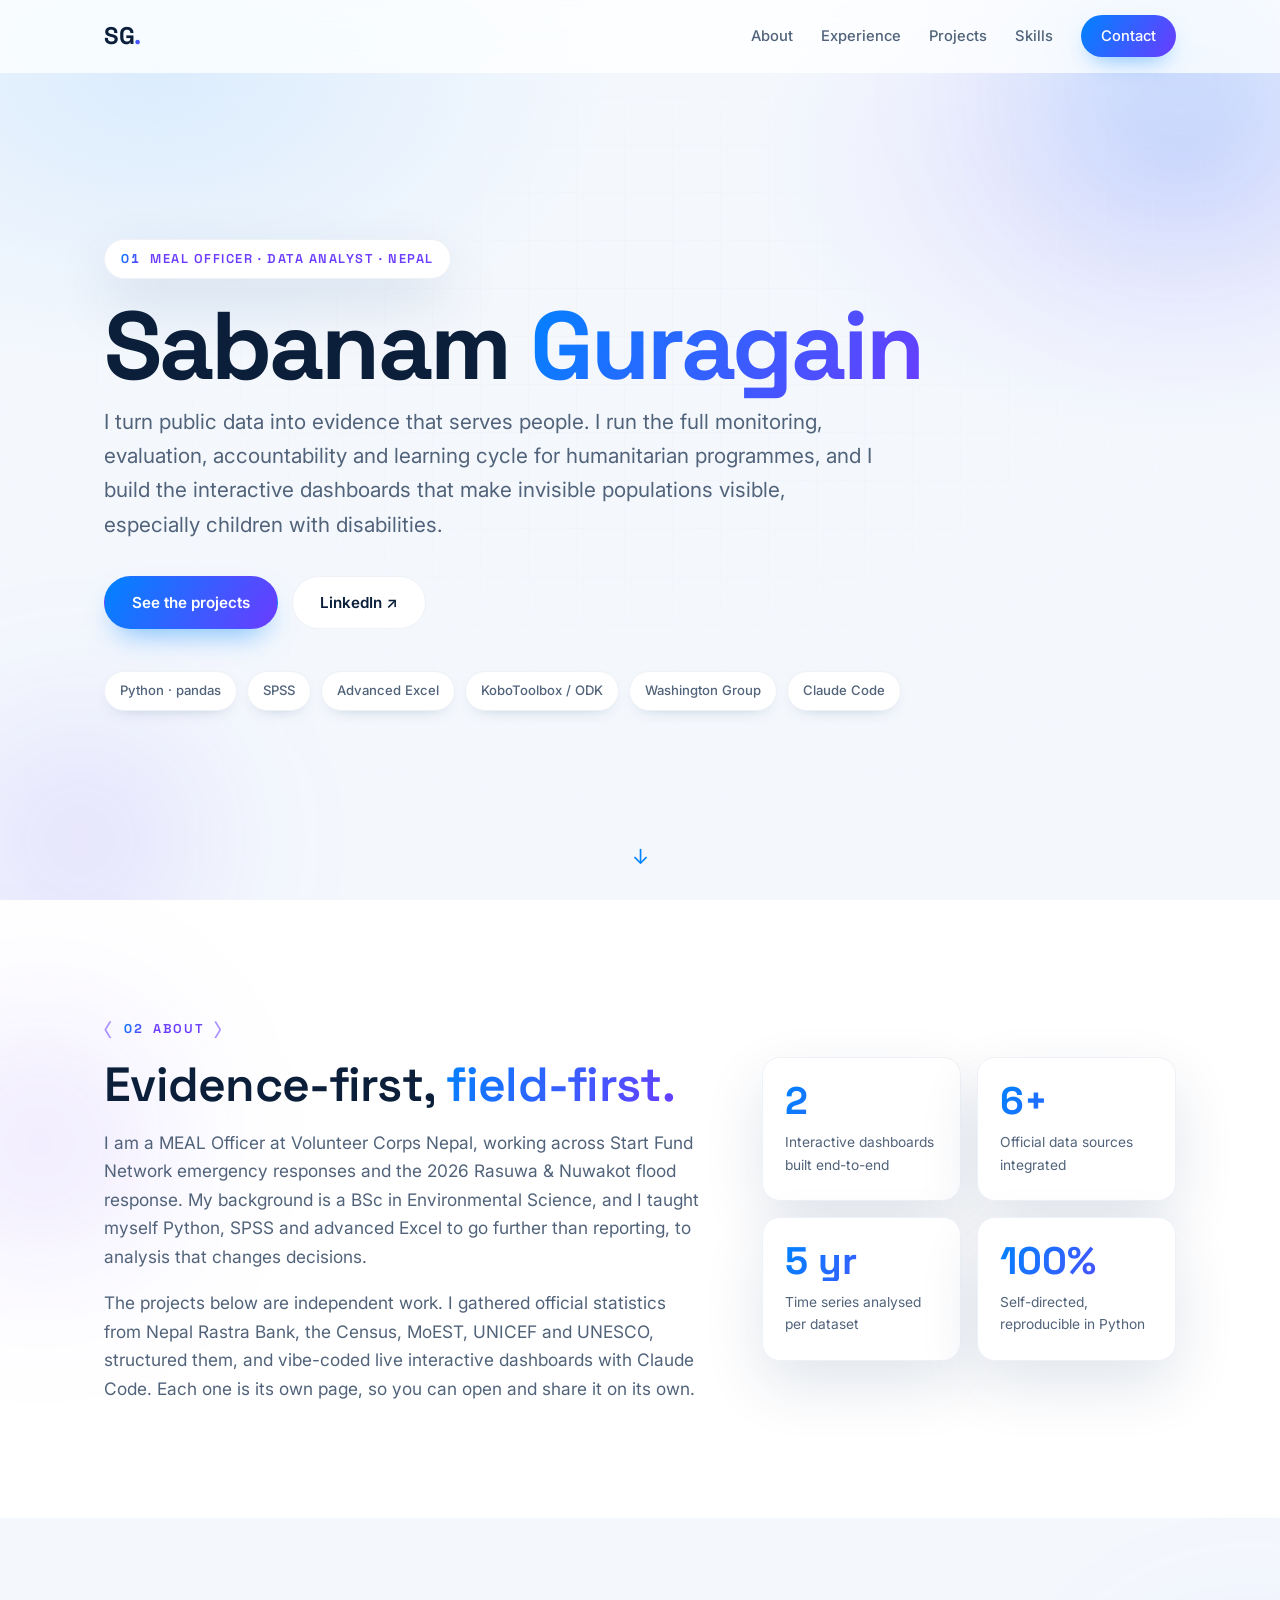
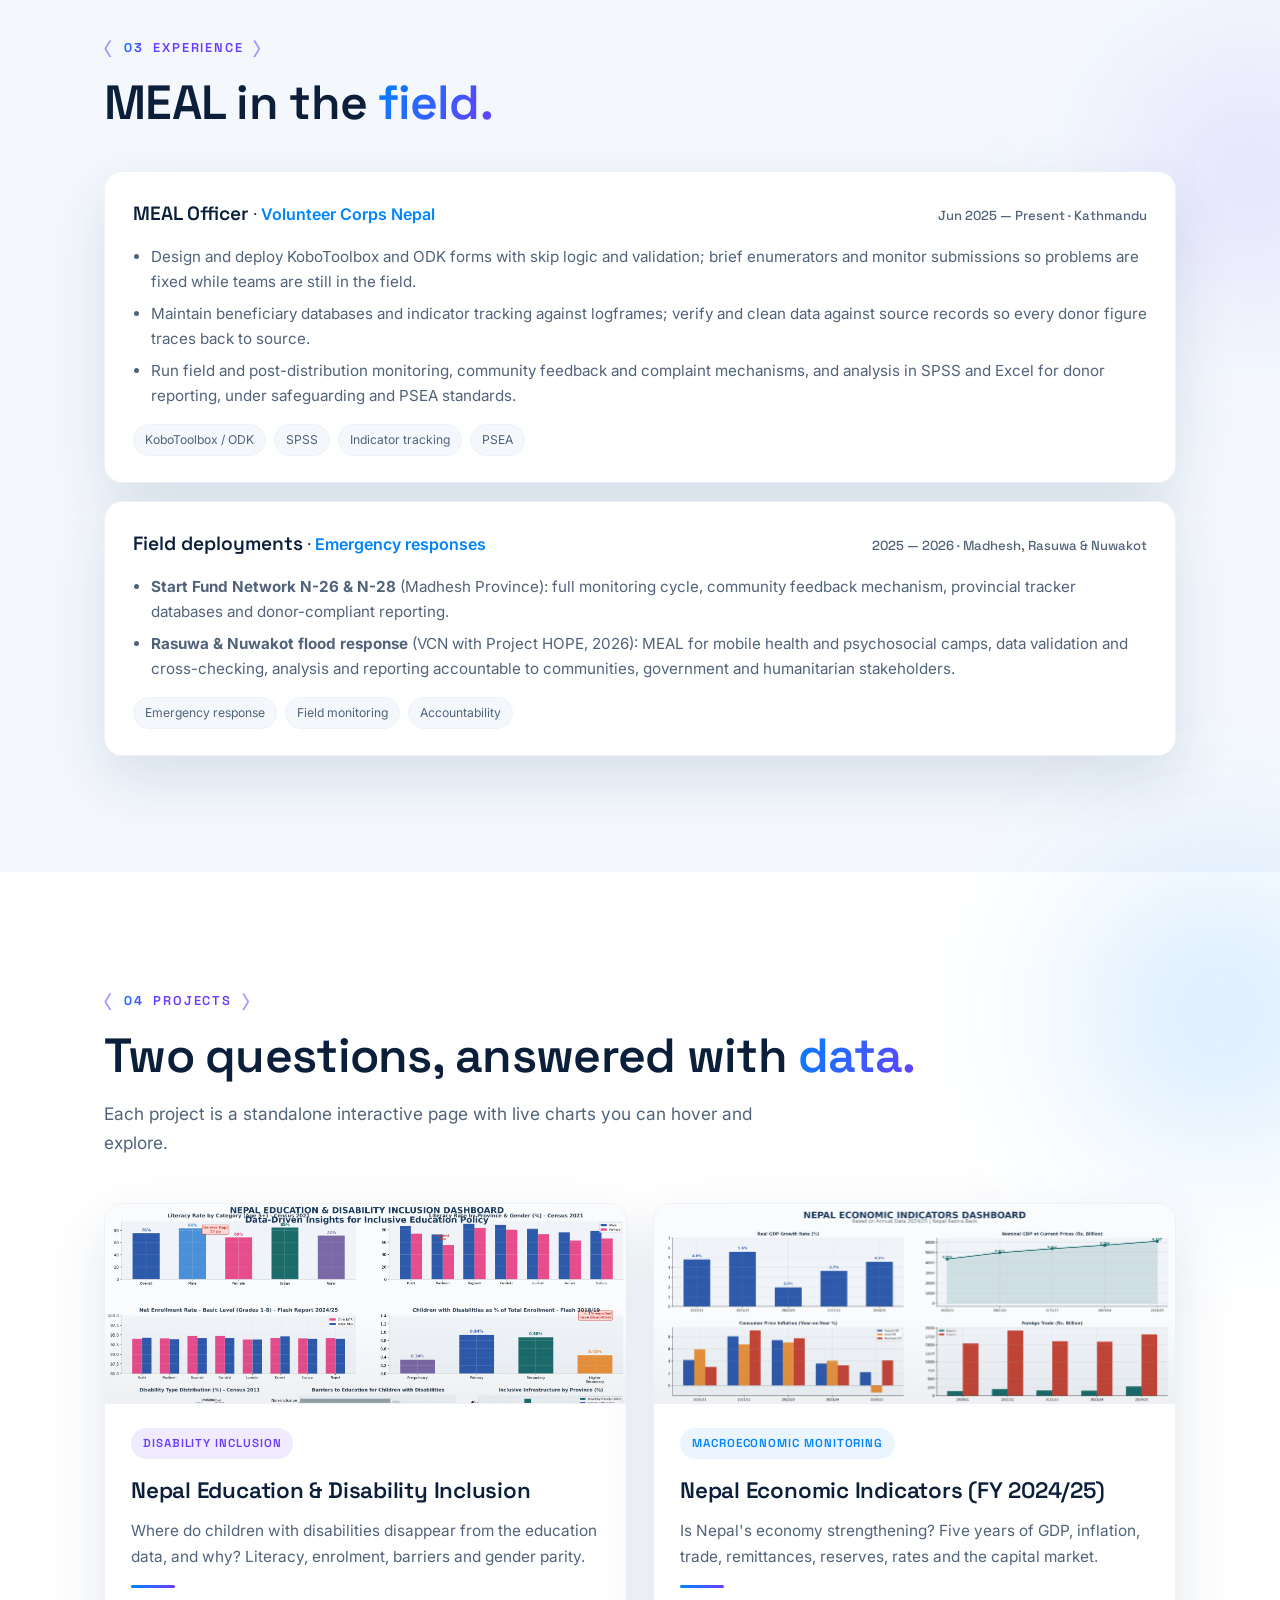
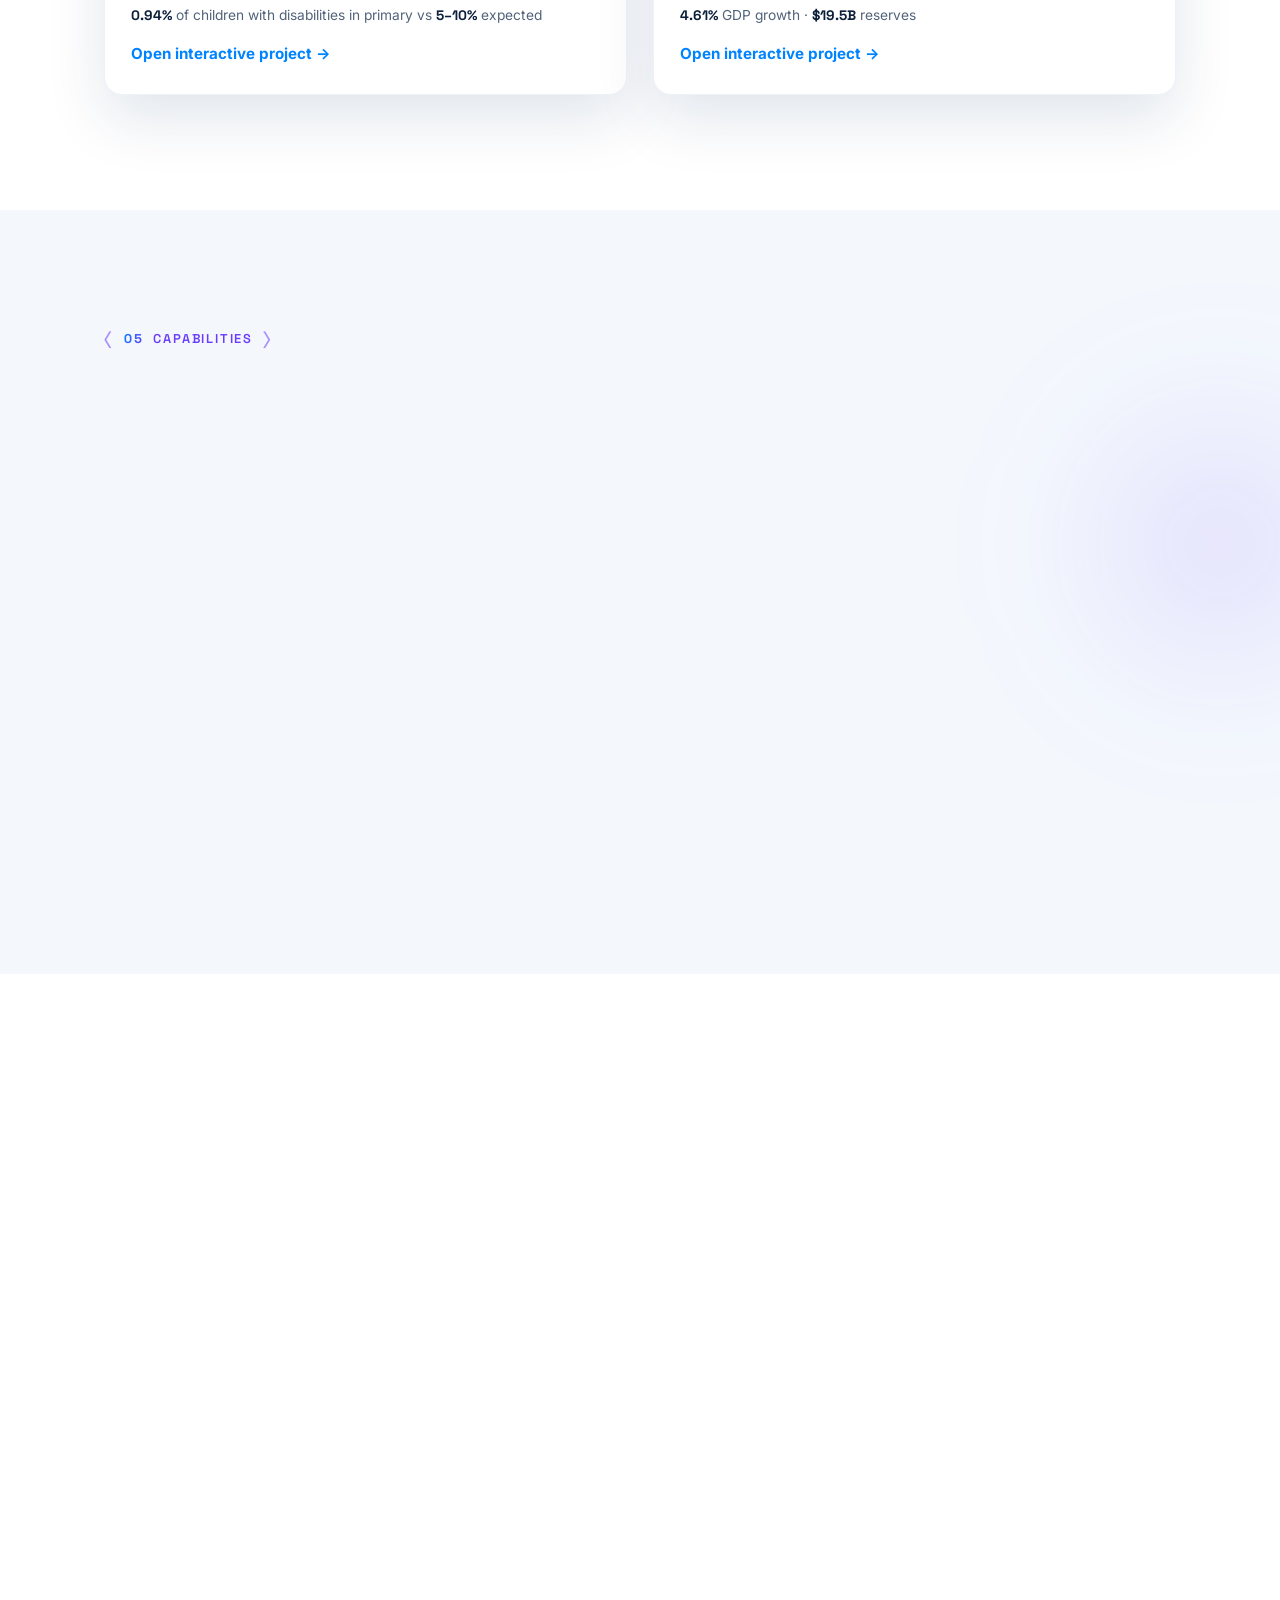
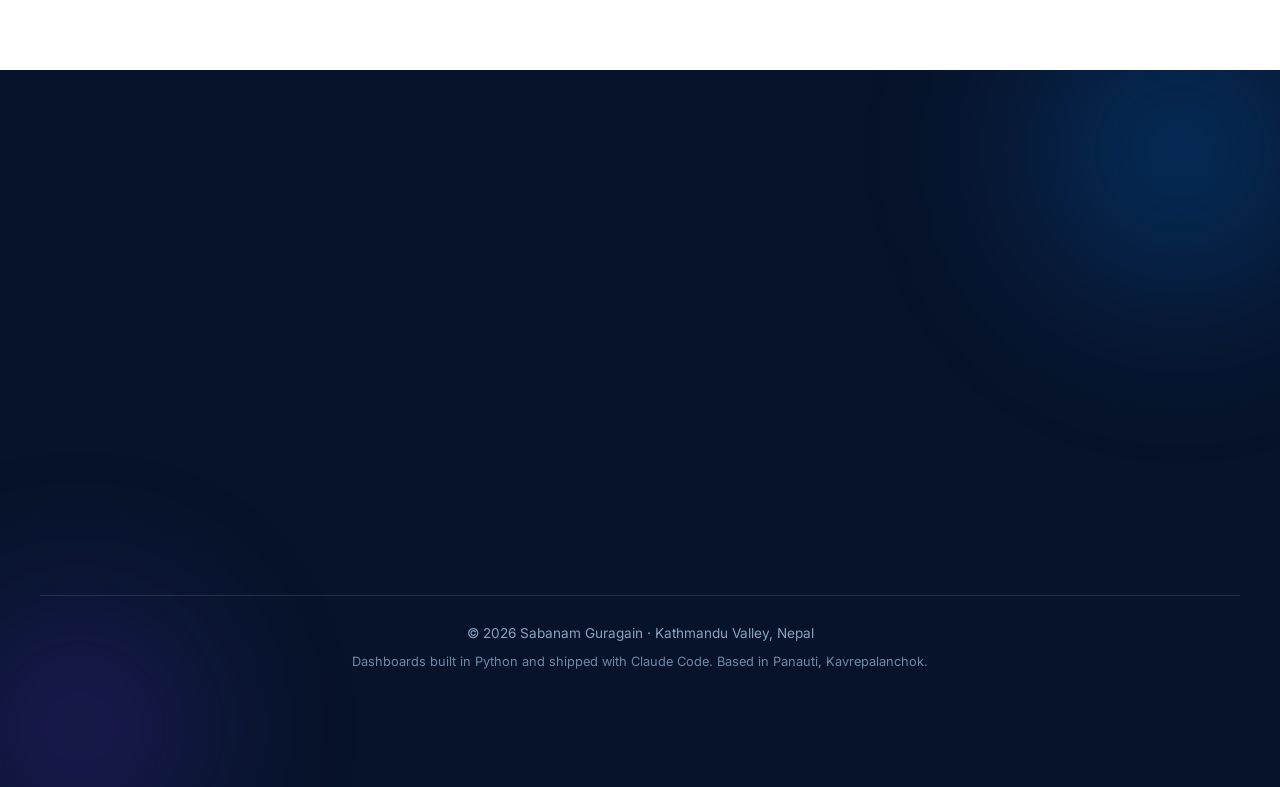
==== index.html @ 6360f79c "Initial portfolio site Personal MEAL & data-analytics portfolio with two interactive (Chart.js) dash" ====
<!DOCTYPE html>
<html lang="en">
<head>
<meta charset="UTF-8" />
<meta name="viewport" content="width=device-width, initial-scale=1.0" />
<title>Sabanam Guragain — MEAL &amp; Data Analytics Portfolio</title>
<meta name="description" content="MEAL Officer and data analyst from Nepal. Interactive data-analytics projects on disability inclusion, education equity, and macroeconomic monitoring using Python, SPSS and Claude Code." />
<meta name="author" content="Sabanam Guragain" />
<meta property="og:title" content="Sabanam Guragain — MEAL &amp; Data Analytics Portfolio" />
<meta property="og:description" content="Interactive data analytics for disability inclusion, education equity and economic monitoring in Nepal." />
<meta property="og:type" content="website" />
<meta property="og:image" content="assets/img/education-disability-dashboard.png" />
<link rel="icon" href="data:image/svg+xml,%3Csvg xmlns='http://www.w3.org/2000/svg' viewBox='0 0 100 100'%3E%3Cdefs%3E%3ClinearGradient id='g' x1='0' y1='0' x2='1' y2='1'%3E%3Cstop offset='0' stop-color='%230083FF'/%3E%3Cstop offset='1' stop-color='%236A3CFF'/%3E%3C/linearGradient%3E%3C/defs%3E%3Crect width='100' height='100' rx='24' fill='url(%23g)'/%3E%3Ctext x='50' y='70' font-family='Space Grotesk,Arial,sans-serif' font-size='52' font-weight='700' fill='white' text-anchor='middle'%3ESG%3C/text%3E%3C/svg%3E" />
<link rel="preconnect" href="https://fonts.googleapis.com" />
<link rel="preconnect" href="https://fonts.gstatic.com" crossorigin />
<link href="https://fonts.googleapis.com/css2?family=Inter:wght@400;500;600;700;800&family=Space+Grotesk:wght@500;600;700&display=swap" rel="stylesheet" />
<link rel="stylesheet" href="assets/css/styles.css" />
</head>
<body>

<header class="nav" id="nav">
  <div class="nav__inner">
    <a href="#top" class="nav__brand">SG<span>.</span></a>
    <nav class="nav__links">
      <a href="#about">About</a>
      <a href="#experience">Experience</a>
      <a href="#projects">Projects</a>
      <a href="#skills">Skills</a>
      <a href="#contact" class="nav__cta">Contact</a>
    </nav>
    <button class="nav__burger" id="burger" aria-label="Menu"><span></span><span></span><span></span></button>
  </div>
</header>

<!-- HERO -->
<section class="hero" id="top">
  <div class="hero__grid" aria-hidden="true"></div>
  <div class="blob blob--a anim-float" aria-hidden="true"></div>
  <div class="blob blob--b" aria-hidden="true"></div>
  <div class="hero__inner">
    <span class="hero__eyebrow reveal"><span class="station__i">01</span> MEAL Officer · Data Analyst · Nepal</span>
    <h1 class="hero__title reveal">Sabanam <span class="gradient-text">Guragain</span></h1>
    <p class="hero__lead reveal">
      I turn public data into evidence that serves people. I run the full monitoring,
      evaluation, accountability and learning cycle for humanitarian programmes, and I build
      the interactive dashboards that make invisible populations visible, especially children
      with disabilities.
    </p>
    <div class="hero__cta reveal">
      <a href="#projects" class="btn btn--primary">See the projects</a>
      <a href="https://www.linkedin.com/in/sabnam-guragain-029a713a4" target="_blank" rel="noopener" class="btn btn--ghost">LinkedIn &nearr;</a>
    </div>
    <ul class="hero__chips reveal">
      <li>Python · pandas</li>
      <li>SPSS</li>
      <li>Advanced Excel</li>
      <li>KoboToolbox / ODK</li>
      <li>Washington Group</li>
      <li>Claude Code</li>
    </ul>
  </div>
  <a href="#about" class="hero__scroll" aria-label="Scroll down">&darr;</a>
</section>

<!-- ABOUT -->
<section class="section about" id="about">
  <div class="blob blob--b" aria-hidden="true" style="top:10%;left:-140px"></div>
  <div class="wrap">
    <div class="about__grid">
      <div class="reveal">
        <p class="kicker"><span class="station__i">02</span> About</p>
        <h2 class="h2">Evidence-first, <span class="gradient-text">field-first.</span></h2>
        <p class="lede">
          I am a MEAL Officer at Volunteer Corps Nepal, working across Start Fund Network
          emergency responses and the 2026 Rasuwa &amp; Nuwakot flood response. My background
          is a BSc in Environmental Science, and I taught myself Python, SPSS and advanced
          Excel to go further than reporting, to analysis that changes decisions.
        </p>
        <p class="lede">
          The projects below are independent work. I gathered official statistics from Nepal
          Rastra Bank, the Census, MoEST, UNICEF and UNESCO, structured them, and vibe-coded
          live interactive dashboards with Claude Code. Each one is its own page, so you can
          open and share it on its own.
        </p>
      </div>
      <div class="about__stats reveal">
        <div class="stat"><span class="stat__num">2</span><span class="stat__label">Interactive dashboards built end-to-end</span></div>
        <div class="stat"><span class="stat__num">6+</span><span class="stat__label">Official data sources integrated</span></div>
        <div class="stat"><span class="stat__num">5 yr</span><span class="stat__label">Time series analysed per dataset</span></div>
        <div class="stat"><span class="stat__num">100%</span><span class="stat__label">Self-directed, reproducible in Python</span></div>
      </div>
    </div>
  </div>
</section>

<!-- EXPERIENCE -->
<section class="section project--alt" id="experience">
  <div class="blob blob--b" aria-hidden="true" style="top:8%;right:-150px;left:auto"></div>
  <div class="wrap">
    <p class="kicker reveal"><span class="station__i">03</span> Experience</p>
    <h2 class="h2 reveal">MEAL in the <span class="gradient-text">field.</span></h2>
    <div class="xp">
      <div class="xp__item reveal">
        <div class="xp__head">
          <div><span class="xp__role">MEAL Officer</span> · <span class="xp__org">Volunteer Corps Nepal</span></div>
          <span class="xp__date">Jun 2025 — Present · Kathmandu</span>
        </div>
        <ul class="xp__list">
          <li>Design and deploy KoboToolbox and ODK forms with skip logic and validation; brief enumerators and monitor submissions so problems are fixed while teams are still in the field.</li>
          <li>Maintain beneficiary databases and indicator tracking against logframes; verify and clean data against source records so every donor figure traces back to source.</li>
          <li>Run field and post-distribution monitoring, community feedback and complaint mechanisms, and analysis in SPSS and Excel for donor reporting, under safeguarding and PSEA standards.</li>
        </ul>
        <div class="xp__chips"><span>KoboToolbox / ODK</span><span>SPSS</span><span>Indicator tracking</span><span>PSEA</span></div>
      </div>
      <div class="xp__item reveal">
        <div class="xp__head">
          <div><span class="xp__role">Field deployments</span> · <span class="xp__org">Emergency responses</span></div>
          <span class="xp__date">2025 — 2026 · Madhesh, Rasuwa &amp; Nuwakot</span>
        </div>
        <ul class="xp__list">
          <li><strong>Start Fund Network N-26 &amp; N-28</strong> (Madhesh Province): full monitoring cycle, community feedback mechanism, provincial tracker databases and donor-compliant reporting.</li>
          <li><strong>Rasuwa &amp; Nuwakot flood response</strong> (VCN with Project HOPE, 2026): MEAL for mobile health and psychosocial camps, data validation and cross-checking, analysis and reporting accountable to communities, government and humanitarian stakeholders.</li>
        </ul>
        <div class="xp__chips"><span>Emergency response</span><span>Field monitoring</span><span>Accountability</span></div>
      </div>
    </div>
  </div>
</section>

<!-- PROJECTS -->
<section class="section projects" id="projects">
  <div class="blob blob--a anim-float" aria-hidden="true" style="top:-80px;right:-160px"></div>
  <div class="wrap">
    <p class="kicker reveal"><span class="station__i">04</span> Projects</p>
    <h2 class="h2 reveal">Two questions, answered with <span class="gradient-text">data.</span></h2>
    <p class="lede reveal">Each project is a standalone interactive page with live charts you can hover and explore.</p>

    <div class="pcards">
      <a class="pcard reveal" href="projects/education-disability.html">
        <div class="pcard__media"><img src="assets/img/education-disability-dashboard.png" alt="Preview of the education and disability inclusion dashboard" loading="lazy" /></div>
        <div class="pcard__body">
          <span class="pcard__tag pcard__tag--accent">Disability inclusion</span>
          <h3>Nepal Education &amp; Disability Inclusion</h3>
          <p>Where do children with disabilities disappear from the education data, and why? Literacy, enrolment, barriers and gender parity.</p>
          <div class="pcard__accent"></div>
          <div class="pcard__stats"><strong>0.94%</strong> of children with disabilities in primary vs <strong>5&ndash;10%</strong> expected</div>
          <span class="pcard__cta">Open interactive project &rarr;</span>
        </div>
      </a>

      <a class="pcard reveal" href="projects/economic.html">
        <div class="pcard__media"><img src="assets/img/economic-dashboard.png" alt="Preview of the Nepal economic indicators dashboard" loading="lazy" /></div>
        <div class="pcard__body">
          <span class="pcard__tag">Macroeconomic monitoring</span>
          <h3>Nepal Economic Indicators (FY 2024/25)</h3>
          <p>Is Nepal's economy strengthening? Five years of GDP, inflation, trade, remittances, reserves, rates and the capital market.</p>
          <div class="pcard__accent"></div>
          <div class="pcard__stats"><strong>4.61%</strong> GDP growth · <strong>$19.5B</strong> reserves</div>
          <span class="pcard__cta">Open interactive project &rarr;</span>
        </div>
      </a>
    </div>
  </div>
</section>

<!-- SKILLS -->
<section class="section skills project--alt" id="skills">
  <div class="blob blob--b" aria-hidden="true" style="bottom:auto;top:20%;right:-120px;left:auto"></div>
  <div class="wrap">
    <p class="kicker reveal"><span class="station__i">05</span> Capabilities</p>
    <h2 class="h2 reveal">How I work with <span class="gradient-text">data.</span></h2>
    <div class="skills__grid">
      <div class="skillcard reveal"><h3>Collect</h3><div class="accent"></div><p>KoboToolbox and ODK form design with skip logic and validation, enumerator briefing, and live submission monitoring so errors are caught in the field.</p></div>
      <div class="skillcard reveal"><h3>Verify</h3><div class="accent"></div><p>Cleaning and verification against source records, beneficiary databases and indicator tracking, so every figure traces back to its origin.</p></div>
      <div class="skillcard reveal"><h3>Analyse</h3><div class="accent"></div><p>SPSS (descriptive stats, cross-tabulation, chi-square, correlation), advanced Excel, and Python (pandas, numpy) for multi-source analysis.</p></div>
      <div class="skillcard reveal"><h3>Build &amp; ship</h3><div class="accent"></div><p>Interactive dashboards and web apps, vibe-coded and deployed with agentic AI tooling such as Claude Code, turning raw data into something anyone can explore.</p></div>
    </div>
    <p class="skills__ai reveal">I use agentic AI tooling, including <strong>Claude Code</strong>, day to day to write, debug and deploy data tools, which lets one person build and host what used to take a team. This whole portfolio is an example.</p>
  </div>
</section>

<!-- EDUCATION & TRAINING -->
<section class="section" id="education">
  <div class="wrap">
    <p class="kicker reveal"><span class="station__i">06</span> Education &amp; training</p>
    <h2 class="h2 reveal">Grounding in <span class="gradient-text">research.</span></h2>
    <div class="edu">
      <div class="edu__card reveal">
        <span class="edu__deg">BSc in Environmental Science</span>
        <p class="edu__meta">Khwopa College, Bhaktapur · 2020 — 2024 · First Division</p>
        <p>Research methodology and statistical data analysis, database management systems, environmental impact assessment, disaster risk reduction, climate change adaptation and community-based natural resource management, with field-based research training in survey design, sampling and reporting.</p>
      </div>
      <div class="edu__card reveal">
        <span class="edu__deg">Training &amp; certifications</span>
        <ul class="edu__list">
          <li>Safeguarding &amp; PSEA Awareness — Volunteer Corps Nepal (2025)</li>
          <li>KoboToolbox &amp; ODK digital data collection</li>
          <li>IBM SPSS Statistics — self-directed</li>
          <li>Advanced Excel for data analysis — self-directed</li>
          <li>Python (pandas, matplotlib) for data analysis &amp; visualisation — self-directed</li>
        </ul>
      </div>
    </div>
  </div>
</section>

<!-- CONTACT -->
<section class="section contact" id="contact">
  <div class="blob blob--a" aria-hidden="true"></div>
  <div class="blob blob--b" aria-hidden="true"></div>
  <div class="wrap contact__inner reveal">
    <p class="kicker kicker--light"><span class="station__i">07</span> Get in touch</p>
    <h2 class="h2">Let's make the data useful.</h2>
    <p class="contact__lead">Open to MEAL, M&amp;E and data roles in Nepal, or remote work from Nepal.</p>
    <div class="contact__links">
      <a href="mailto:sabnamguragain@gmail.com" class="btn btn--primary">sabnamguragain@gmail.com</a>
      <a href="tel:+9779869113935" class="btn btn--ghost">+977 9869113935</a>
      <a href="https://www.linkedin.com/in/sabnam-guragain-029a713a4" target="_blank" rel="noopener" class="btn btn--ghost">LinkedIn &nearr;</a>
    </div>
  </div>
  <footer class="footer">
    <p>© <span id="year"></span> Sabanam Guragain · Kathmandu Valley, Nepal</p>
    <p class="footer__note">Dashboards built in Python and shipped with Claude Code. Based in Panauti, Kavrepalanchok.</p>
  </footer>
</section>

<script src="assets/js/main.js"></script>
</body>
</html>
---- assets/css/styles.css ----
/* ===== DalloTech "Orbital OS"–inspired design system ===== */
:root{
  --blue:#0083FF;
  --purple:#6A3CFF;
  --ink:#0B1F3A;
  --ink-2:#51637a;
  --line:#EEF2F7;
  --paper:#ffffff;
  --paper-2:#F4F8FD;
  --dark:#07132a;
  --grad:linear-gradient(120deg,#0083FF 0%,#6A3CFF 100%);
  --shadow:0 24px 60px rgba(4,49,97,.12);
  --shadow-lg:0 34px 80px rgba(4,49,97,.18);
  --radius:18px;
  --maxw:1200px;
}
*{box-sizing:border-box;margin:0;padding:0}
html{scroll-behavior:smooth}
body{
  font-family:'Inter',system-ui,sans-serif;
  color:var(--ink);background:var(--paper);line-height:1.65;
  -webkit-font-smoothing:antialiased;overflow-x:hidden;
}
img{max-width:100%;display:block}
a{color:inherit;text-decoration:none}
.wrap{max-width:var(--maxw);margin:0 auto;padding:0 clamp(20px,5vw,64px)}
.section{position:relative;padding:clamp(60px,9vw,120px) 0}

/* ===== Station eyebrow (DalloTech signature) ===== */
.station,.kicker{display:inline-flex;align-items:center;gap:10px;font-family:'Space Grotesk',sans-serif;font-size:.8rem;font-weight:600;letter-spacing:.14em;text-transform:uppercase;color:var(--purple)}
.kicker{margin-bottom:16px}
.station::before,.kicker::before{content:"⟨";opacity:.55;font-size:1.05rem}
.station::after,.kicker::after{content:"⟩";opacity:.55;font-size:1.05rem}
.station__i{font-variant-numeric:tabular-nums;background:var(--grad);-webkit-background-clip:text;background-clip:text;-webkit-text-fill-color:transparent;font-weight:700}
.kicker--light{color:#b9c9ff}

/* ===== Headings ===== */
.h2{font-family:'Space Grotesk',sans-serif;font-weight:600;line-height:1.08;font-size:clamp(1.9rem,4vw,3rem);letter-spacing:-.015em;color:var(--ink)}
.lede{font-size:1.08rem;color:var(--ink-2);max-width:64ch;margin-top:18px}
.gradient-text{background:var(--grad);-webkit-background-clip:text;background-clip:text;-webkit-text-fill-color:transparent}

/* ===== Blobs ===== */
.blob{position:absolute;border-radius:50%;filter:blur(70px);pointer-events:none;z-index:0}
.blob--a{width:440px;height:440px;background:radial-gradient(circle,rgba(0,131,255,.20),transparent 70%);top:-140px;right:-120px}
.blob--b{width:360px;height:360px;background:radial-gradient(circle,rgba(106,60,255,.16),transparent 70%);bottom:-120px;left:-100px}
.anim-float{animation:float 12s ease-in-out infinite}
@keyframes float{0%,100%{transform:translate(0,0)}50%{transform:translate(18px,-22px)}}

/* ===== Nav ===== */
.nav{position:fixed;top:0;left:0;right:0;z-index:50;background:rgba(255,255,255,.78);backdrop-filter:saturate(180%) blur(16px);border-bottom:1px solid transparent;transition:.3s}
.nav.scrolled{border-bottom-color:var(--line);box-shadow:0 8px 30px -22px rgba(4,49,97,.4)}
.nav__inner{max-width:var(--maxw);margin:0 auto;padding:15px clamp(20px,5vw,64px);display:flex;align-items:center;justify-content:space-between}
.nav__brand{font-family:'Space Grotesk',sans-serif;font-weight:700;font-size:1.5rem;color:var(--ink);letter-spacing:-.02em}
.nav__brand span{background:var(--grad);-webkit-background-clip:text;background-clip:text;-webkit-text-fill-color:transparent}
.nav__links{display:flex;gap:28px;align-items:center}
.nav__links a{font-size:.92rem;font-weight:500;color:var(--ink-2);transition:.2s}
.nav__links a:hover{color:var(--blue)}
.nav__cta{background:var(--grad);color:#fff!important;padding:9px 20px;border-radius:999px;box-shadow:0 10px 24px -10px rgba(0,131,255,.6)}
.nav__cta:hover{filter:brightness(1.06)}
.nav__burger{display:none;flex-direction:column;gap:5px;background:none;border:0;cursor:pointer;padding:6px}
.nav__burger span{width:24px;height:2px;background:var(--ink);border-radius:2px}

/* ===== Hero ===== */
.hero{position:relative;min-height:100svh;display:flex;flex-direction:column;justify-content:center;overflow:hidden;padding:120px 0 70px;background:
  radial-gradient(60% 55% at 12% 8%,rgba(0,131,255,.10),transparent 60%),
  radial-gradient(55% 50% at 92% 18%,rgba(106,60,255,.12),transparent 60%),var(--paper-2)}
.hero__grid{position:absolute;inset:0;z-index:0;background-image:linear-gradient(var(--line) 1px,transparent 1px),linear-gradient(90deg,var(--line) 1px,transparent 1px);background-size:48px 48px;opacity:.6;mask-image:radial-gradient(70% 60% at 50% 40%,#000,transparent 85%)}
.hero__inner{position:relative;z-index:2;max-width:var(--maxw);margin:0 auto;padding:0 clamp(20px,5vw,64px);width:100%}
.hero__eyebrow{display:inline-flex;align-items:center;gap:10px;font-family:'Space Grotesk',sans-serif;font-weight:600;letter-spacing:.12em;text-transform:uppercase;font-size:.8rem;color:var(--purple);background:#fff;border:1px solid var(--line);padding:8px 16px;border-radius:999px;box-shadow:var(--shadow)}
.hero__title{font-family:'Space Grotesk',sans-serif;font-weight:700;font-size:clamp(2.8rem,8vw,6rem);line-height:.98;letter-spacing:-.03em;margin:20px 0 10px;color:var(--ink)}
.hero__lead{font-size:clamp(1.05rem,2vw,1.3rem);color:var(--ink-2);max-width:60ch;margin-top:12px}
.hero__cta{display:flex;gap:14px;flex-wrap:wrap;margin-top:34px}
.hero__chips{list-style:none;display:flex;flex-wrap:wrap;gap:10px;margin-top:42px}
.hero__chips li{font-size:.82rem;font-weight:500;color:var(--ink-2);background:#fff;border:1px solid var(--line);padding:8px 15px;border-radius:999px;box-shadow:0 6px 18px -12px rgba(4,49,97,.4)}
.hero__scroll{position:absolute;bottom:26px;left:50%;transform:translateX(-50%);z-index:2;font-size:1.3rem;color:var(--blue);animation:bob 2s ease-in-out infinite}
@keyframes bob{0%,100%{transform:translate(-50%,0)}50%{transform:translate(-50%,8px)}}

/* ===== Buttons ===== */
.btn{display:inline-flex;align-items:center;gap:8px;font-weight:600;font-size:.95rem;padding:13px 27px;border-radius:999px;transition:.22s;border:1.5px solid transparent;cursor:pointer}
.btn--primary{background:var(--grad);color:#fff;box-shadow:0 14px 30px -12px rgba(0,131,255,.6)}
.btn--primary:hover{transform:translateY(-2px);filter:brightness(1.05)}
.btn--ghost{background:#fff;border-color:var(--line);color:var(--ink)}
.btn--ghost:hover{border-color:var(--blue);color:var(--blue);transform:translateY(-2px)}

/* ===== About ===== */
.about{position:relative}
.about__grid{display:grid;grid-template-columns:1.3fr .9fr;gap:60px;align-items:center;position:relative;z-index:1}
.about__stats{display:grid;grid-template-columns:1fr 1fr;gap:16px}
.stat{background:#fff;border:1px solid var(--line);border-radius:var(--radius);padding:24px 22px;box-shadow:var(--shadow)}
.stat__num{display:block;font-family:'Space Grotesk',sans-serif;font-size:2.4rem;font-weight:700;line-height:1;background:var(--grad);-webkit-background-clip:text;background-clip:text;-webkit-text-fill-color:transparent}
.stat__label{display:block;font-size:.86rem;color:var(--ink-2);margin-top:10px}

/* ===== Project cards (landing) ===== */
.projects{position:relative}
.pcards{display:grid;grid-template-columns:1fr 1fr;gap:26px;margin-top:46px;position:relative;z-index:1}
.pcard{display:flex;flex-direction:column;background:#fff;border:1px solid var(--line);border-radius:var(--radius);overflow:hidden;box-shadow:var(--shadow);transition:.3s;color:inherit}
.pcard:hover{transform:translateY(-6px);box-shadow:var(--shadow-lg)}
.pcard__media{height:200px;overflow:hidden;background:var(--paper-2);border-bottom:1px solid var(--line);position:relative}
.pcard__media::after{content:"";position:absolute;inset:0;background:linear-gradient(180deg,transparent 55%,rgba(11,31,58,.05))}
.pcard__media img{width:100%;height:100%;object-fit:cover;object-position:top;transition:.5s}
.pcard:hover .pcard__media img{transform:scale(1.05)}
.pcard__body{padding:24px 26px 28px;display:flex;flex-direction:column;flex:1}
.pcard__tag{align-self:flex-start;font-family:'Space Grotesk',sans-serif;font-size:.72rem;font-weight:600;letter-spacing:.08em;text-transform:uppercase;color:var(--blue);background:rgba(0,131,255,.08);padding:6px 12px;border-radius:999px}
.pcard__tag--accent{color:var(--purple);background:rgba(106,60,255,.1)}
.pcard__body h3{font-family:'Space Grotesk',sans-serif;font-weight:600;font-size:1.4rem;color:var(--ink);margin:14px 0 8px;letter-spacing:-.01em}
.pcard__body p{font-size:.96rem;color:var(--ink-2);flex:1}
.pcard__accent{height:3px;width:44px;border-radius:3px;background:var(--grad);margin:16px 0}
.pcard__stats{font-size:.86rem;color:var(--ink-2);margin-bottom:14px}
.pcard__stats strong{color:var(--ink);font-family:'Space Grotesk',sans-serif}
.pcard__cta{font-weight:700;color:var(--blue);font-size:.95rem}

/* ===== Project page hero ===== */
.phero{position:relative;padding:120px 0 46px;overflow:hidden;background:
  radial-gradient(60% 60% at 10% 0%,rgba(0,131,255,.10),transparent 60%),
  radial-gradient(50% 50% at 96% 8%,rgba(106,60,255,.12),transparent 60%),var(--paper-2);
  border-bottom:1px solid var(--line)}
.phero--accent{background:
  radial-gradient(60% 60% at 10% 0%,rgba(106,60,255,.12),transparent 60%),
  radial-gradient(50% 50% at 96% 8%,rgba(0,131,255,.10),transparent 60%),var(--paper-2)}
.phero .wrap{position:relative;z-index:1}
.backlink{display:inline-block;font-family:'Space Grotesk',sans-serif;font-weight:600;font-size:.88rem;color:var(--ink-2);margin-bottom:18px;transition:.2s}
.backlink:hover{color:var(--blue)}
.phero__title{font-family:'Space Grotesk',sans-serif;font-weight:700;font-size:clamp(2rem,5vw,3.4rem);line-height:1.04;letter-spacing:-.02em;color:var(--ink);margin:8px 0 16px}
.phero__lede{font-size:1.1rem;color:var(--ink-2);max-width:72ch}

/* ===== Findings ===== */
.findings{display:grid;grid-template-columns:repeat(4,1fr);gap:18px;margin:46px 0}
.findings--hero{margin:38px 0 6px}
.finding{position:relative;background:#fff;border:1px solid var(--line);border-radius:var(--radius);padding:26px 22px;box-shadow:var(--shadow);overflow:hidden}
.finding::before{content:"";position:absolute;top:0;left:0;right:0;height:4px;background:var(--grad)}
.finding--alert::before{background:linear-gradient(120deg,#FF5C7A,#6A3CFF)}
.finding--good::before{background:linear-gradient(120deg,#12B5A5,#0083FF)}
.finding__num{display:block;font-family:'Space Grotesk',sans-serif;font-size:2.4rem;font-weight:700;line-height:1;color:var(--ink)}
.finding--alert .finding__num{color:#E23E5C}
.finding--good .finding__num{color:#0E9E90}
.finding__label{display:block;font-weight:600;font-size:.95rem;margin:12px 0 8px}
.finding__note{display:block;font-size:.82rem;color:var(--ink-2)}

/* ===== Interactive chart board ===== */
.section--tight{padding:46px 0 10px}
.board{display:grid;grid-template-columns:repeat(2,1fr);gap:18px;margin:10px 0 20px}
.panel{background:#fff;border:1px solid var(--line);border-radius:var(--radius);padding:22px 22px 18px;box-shadow:var(--shadow);transition:.25s}
.panel:hover{box-shadow:var(--shadow-lg);transform:translateY(-3px)}
.panel--wide{grid-column:span 2}
.panel h4{font-family:'Space Grotesk',sans-serif;font-size:1.02rem;font-weight:600;color:var(--ink)}
.panel__sub{font-size:.8rem;color:var(--ink-2);margin:3px 0 14px}
.panel__chart{position:relative;height:240px}
.panel__chart--tall{height:300px}
.board__note{font-size:.88rem;color:var(--ink-2)}
.board__note--top{margin:0 0 20px}

/* ===== Meta row ===== */
.meta{display:grid;grid-template-columns:repeat(3,1fr);gap:40px}
.meta h3{font-family:'Space Grotesk',sans-serif;font-size:.78rem;text-transform:uppercase;letter-spacing:.1em;color:var(--purple);margin-bottom:12px}
.meta p{font-size:.95rem;color:var(--ink-2)}
.meta__foot{margin-top:14px;font-size:.85rem;color:var(--ink-2)}
.tags{list-style:none;display:flex;flex-wrap:wrap;gap:8px}
.tags li{font-size:.8rem;background:#fff;border:1px solid var(--line);padding:6px 12px;border-radius:9px;color:var(--ink)}
.project--alt{background:var(--paper-2)}
.dl{display:inline-block;margin-top:16px;font-size:.88rem;font-weight:600;color:var(--blue);border-bottom:2px solid transparent;transition:.2s}
.dl:hover{border-bottom-color:var(--blue)}

/* ===== Skills ===== */
.skills{position:relative}
.skills__grid{display:grid;grid-template-columns:repeat(4,1fr);gap:18px;margin-top:42px;position:relative;z-index:1}
.skillcard{background:#fff;border:1px solid var(--line);border-radius:var(--radius);padding:28px 24px;transition:.25s;box-shadow:var(--shadow)}
.skillcard:hover{transform:translateY(-5px);box-shadow:var(--shadow-lg)}
.skillcard h3{font-family:'Space Grotesk',sans-serif;font-weight:600;font-size:1.25rem;color:var(--ink);margin-bottom:6px}
.skillcard .accent{height:3px;width:34px;border-radius:3px;background:var(--grad);margin:0 0 12px}
.skillcard p{font-size:.92rem;color:var(--ink-2)}
.skills__ai{margin-top:34px;font-size:1.02rem;color:var(--ink-2);max-width:72ch;padding-left:20px;border-left:3px solid var(--blue);position:relative;z-index:1}

/* ===== Experience ===== */
.xp{display:grid;gap:18px;margin-top:42px;position:relative;z-index:1}
.xp__item{background:#fff;border:1px solid var(--line);border-radius:var(--radius);padding:26px 28px;box-shadow:var(--shadow);transition:.25s}
.xp__item:hover{box-shadow:var(--shadow-lg);transform:translateY(-3px)}
.xp__head{display:flex;justify-content:space-between;gap:14px;flex-wrap:wrap;align-items:baseline}
.xp__role{font-family:'Space Grotesk',sans-serif;font-weight:600;font-size:1.2rem;color:var(--ink)}
.xp__org{color:var(--blue);font-weight:600}
.xp__date{font-family:'Space Grotesk',sans-serif;font-size:.82rem;font-weight:500;color:var(--ink-2);white-space:nowrap}
.xp__list{margin:14px 0 0;padding-left:18px;color:var(--ink-2);font-size:.95rem}
.xp__list li{margin:7px 0}
.xp__chips{display:flex;flex-wrap:wrap;gap:8px;margin-top:16px}
.xp__chips span{font-size:.76rem;background:var(--paper-2);border:1px solid var(--line);padding:5px 11px;border-radius:999px;color:var(--ink-2)}

/* ===== Education & training ===== */
.edu{display:grid;grid-template-columns:1fr 1fr;gap:22px;margin-top:42px;position:relative;z-index:1}
.edu__card{background:#fff;border:1px solid var(--line);border-radius:var(--radius);padding:26px 28px;box-shadow:var(--shadow)}
.edu__deg{font-family:'Space Grotesk',sans-serif;font-weight:600;font-size:1.15rem;color:var(--ink);display:block}
.edu__meta{color:var(--blue);font-weight:600;font-size:.9rem;margin:5px 0 12px}
.edu__card p{font-size:.93rem;color:var(--ink-2)}
.edu__list{list-style:none;margin-top:4px}
.edu__list li{font-size:.92rem;color:var(--ink-2);padding:9px 0;border-top:1px solid var(--line)}
.edu__list li:first-child{border-top:0}
@media(max-width:760px){.edu{grid-template-columns:1fr}}

/* ===== Contact ===== */
.contact{background:var(--dark);color:#eaf1fb;text-align:center;position:relative;overflow:hidden}
.contact .blob--a{background:radial-gradient(circle,rgba(0,131,255,.3),transparent 70%)}
.contact .blob--b{background:radial-gradient(circle,rgba(106,60,255,.28),transparent 70%)}
.contact .h2{color:#fff}
.contact__inner{max-width:720px;position:relative;z-index:1}
.contact__lead{color:#9fb6d4;margin:16px 0 30px}
.contact__links{display:flex;gap:14px;justify-content:center;flex-wrap:wrap}
.contact .btn--ghost{background:transparent;border-color:rgba(255,255,255,.22);color:#eaf1fb}
.contact .btn--ghost:hover{border-color:#fff;color:#fff}
.footer{max-width:var(--maxw);margin:70px auto 0;padding:26px clamp(20px,5vw,64px) 0;border-top:1px solid rgba(255,255,255,.12);text-align:center;color:#8aa3c2;font-size:.85rem;position:relative;z-index:1}
.footer__note{margin-top:6px;color:#6f89aa;font-size:.8rem}

/* ===== Reveal ===== */
.reveal{opacity:0;transform:translateY(26px);transition:opacity .7s cubic-bezier(.2,.7,.2,1),transform .7s cubic-bezier(.2,.7,.2,1)}
.reveal.in{opacity:1;transform:none}

/* ===== Responsive ===== */
@media (max-width:900px){
  .about__grid{grid-template-columns:1fr;gap:40px}
  .findings{grid-template-columns:1fr 1fr}
  .meta{grid-template-columns:1fr;gap:26px}
  .skills__grid{grid-template-columns:1fr 1fr}
  .pcards{grid-template-columns:1fr}
}
@media (max-width:760px){
  .board{grid-template-columns:1fr}
  .panel--wide{grid-column:span 1}
}
@media (max-width:640px){
  .nav__links{position:fixed;inset:62px 0 auto 0;background:#fff;flex-direction:column;gap:0;padding:10px 0;border-bottom:1px solid var(--line);transform:translateY(-130%);transition:.35s;box-shadow:var(--shadow)}
  .nav__links.open{transform:none}
  .nav__links a{padding:14px 24px;width:100%}
  .nav__cta{border-radius:0;text-align:center;box-shadow:none}
  .nav__burger{display:flex}
  .findings{grid-template-columns:1fr}
  .skills__grid{grid-template-columns:1fr}
  .about__stats{grid-template-columns:1fr 1fr}
}
@media (prefers-reduced-motion:reduce){
  .reveal{opacity:1;transform:none;transition:none}
  .hero__scroll,.anim-float{animation:none}
  html{scroll-behavior:auto}
}
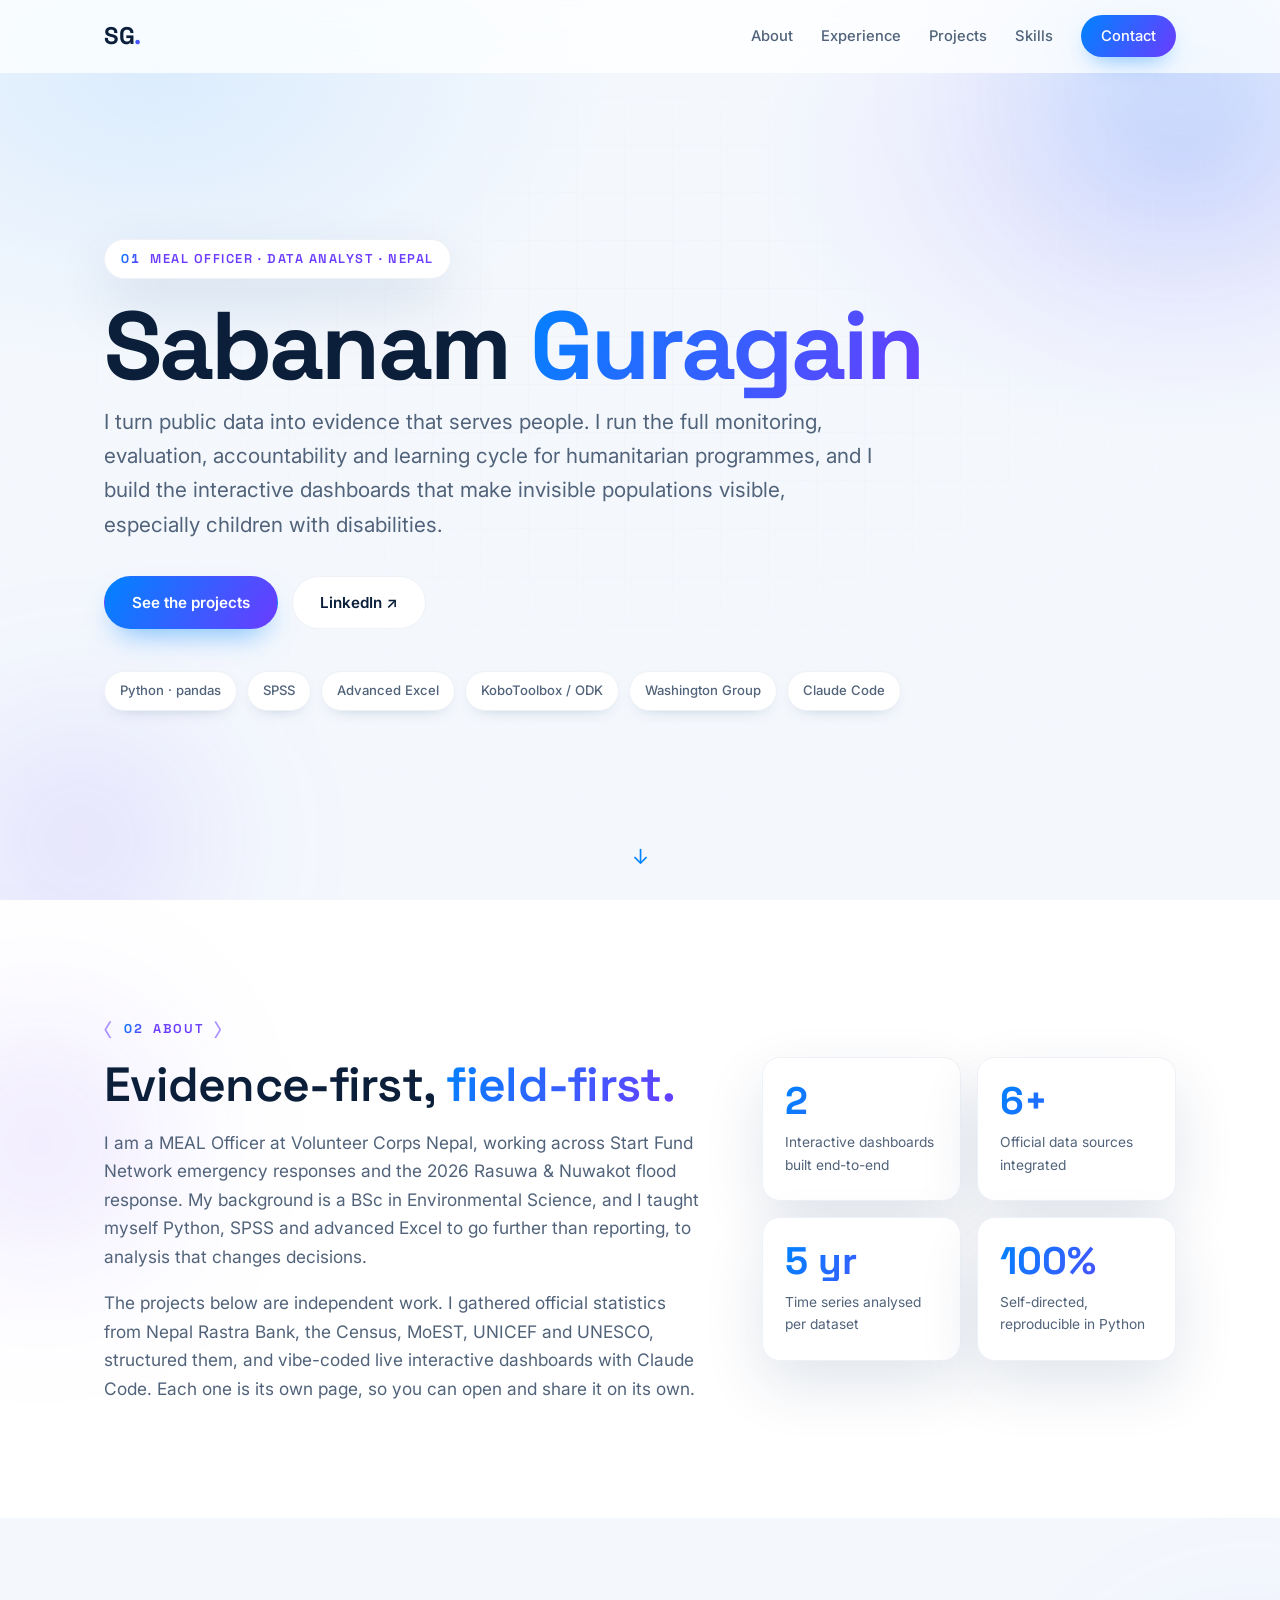
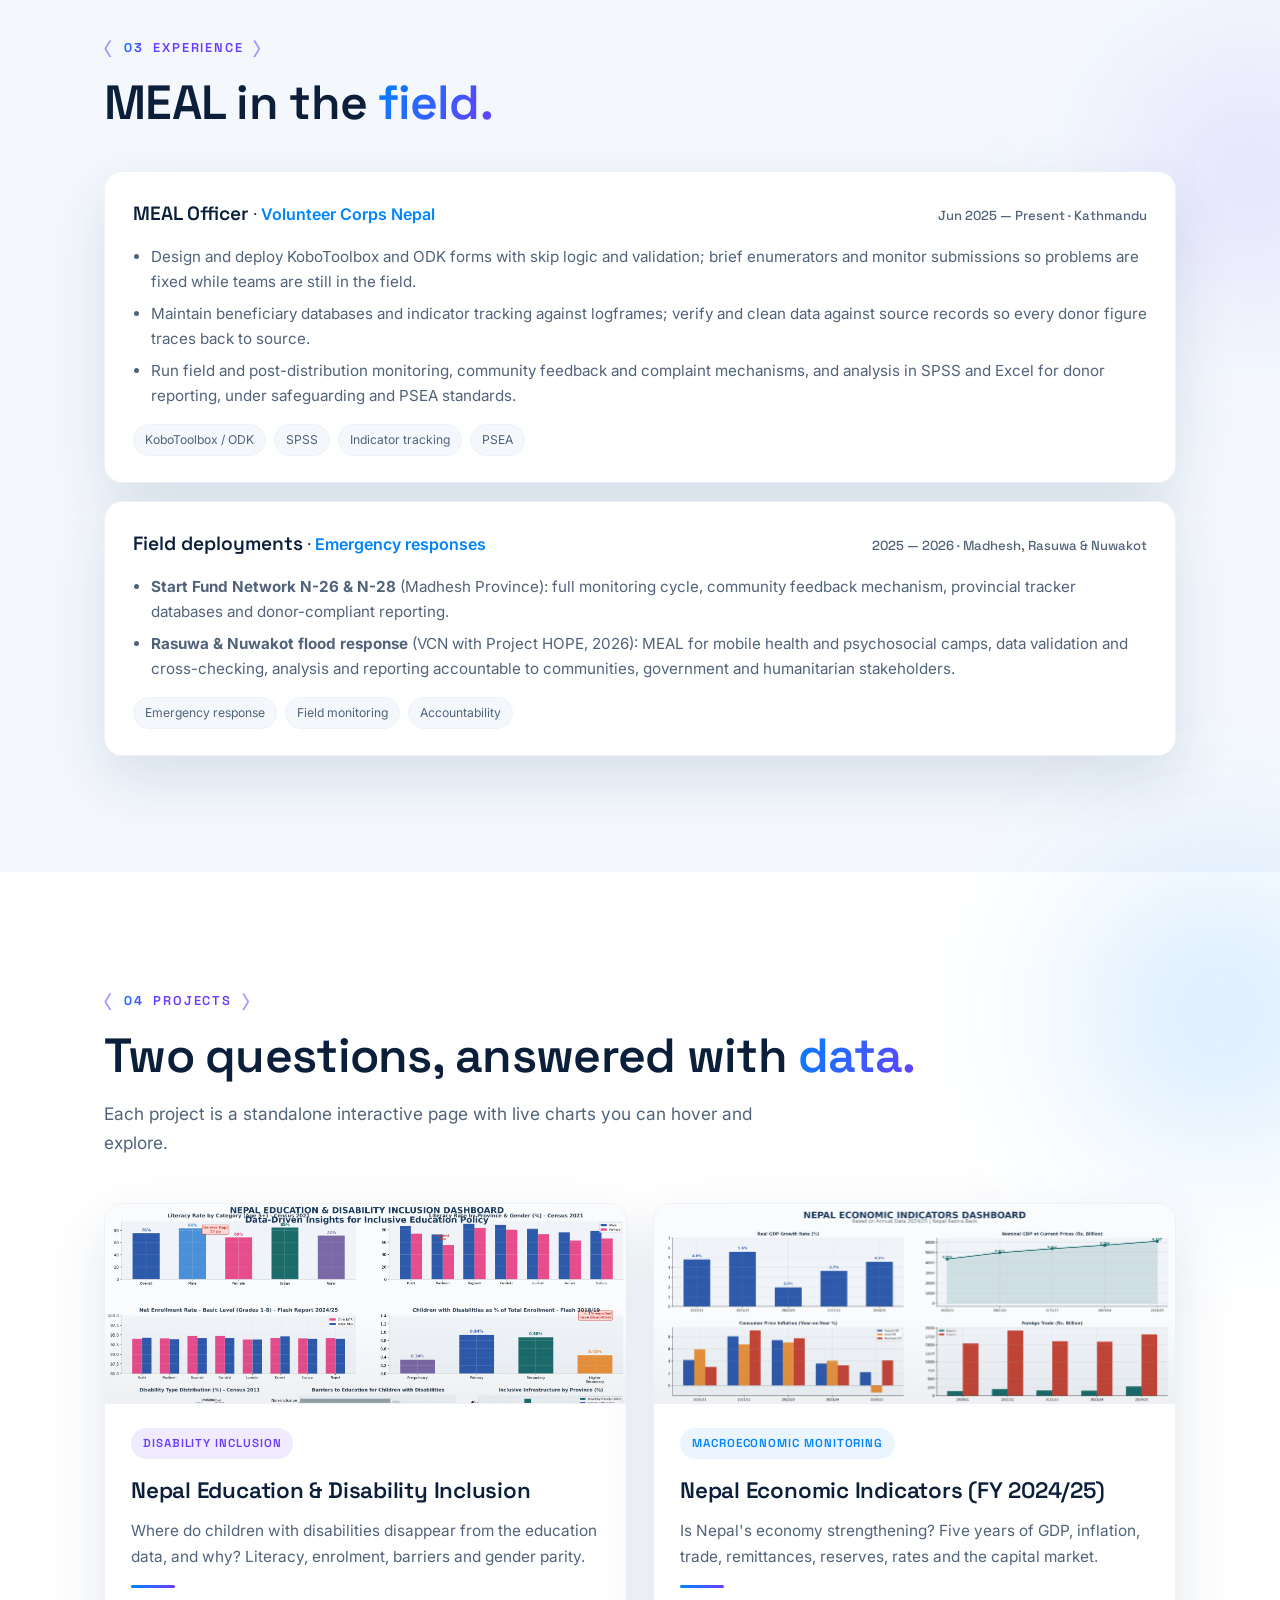
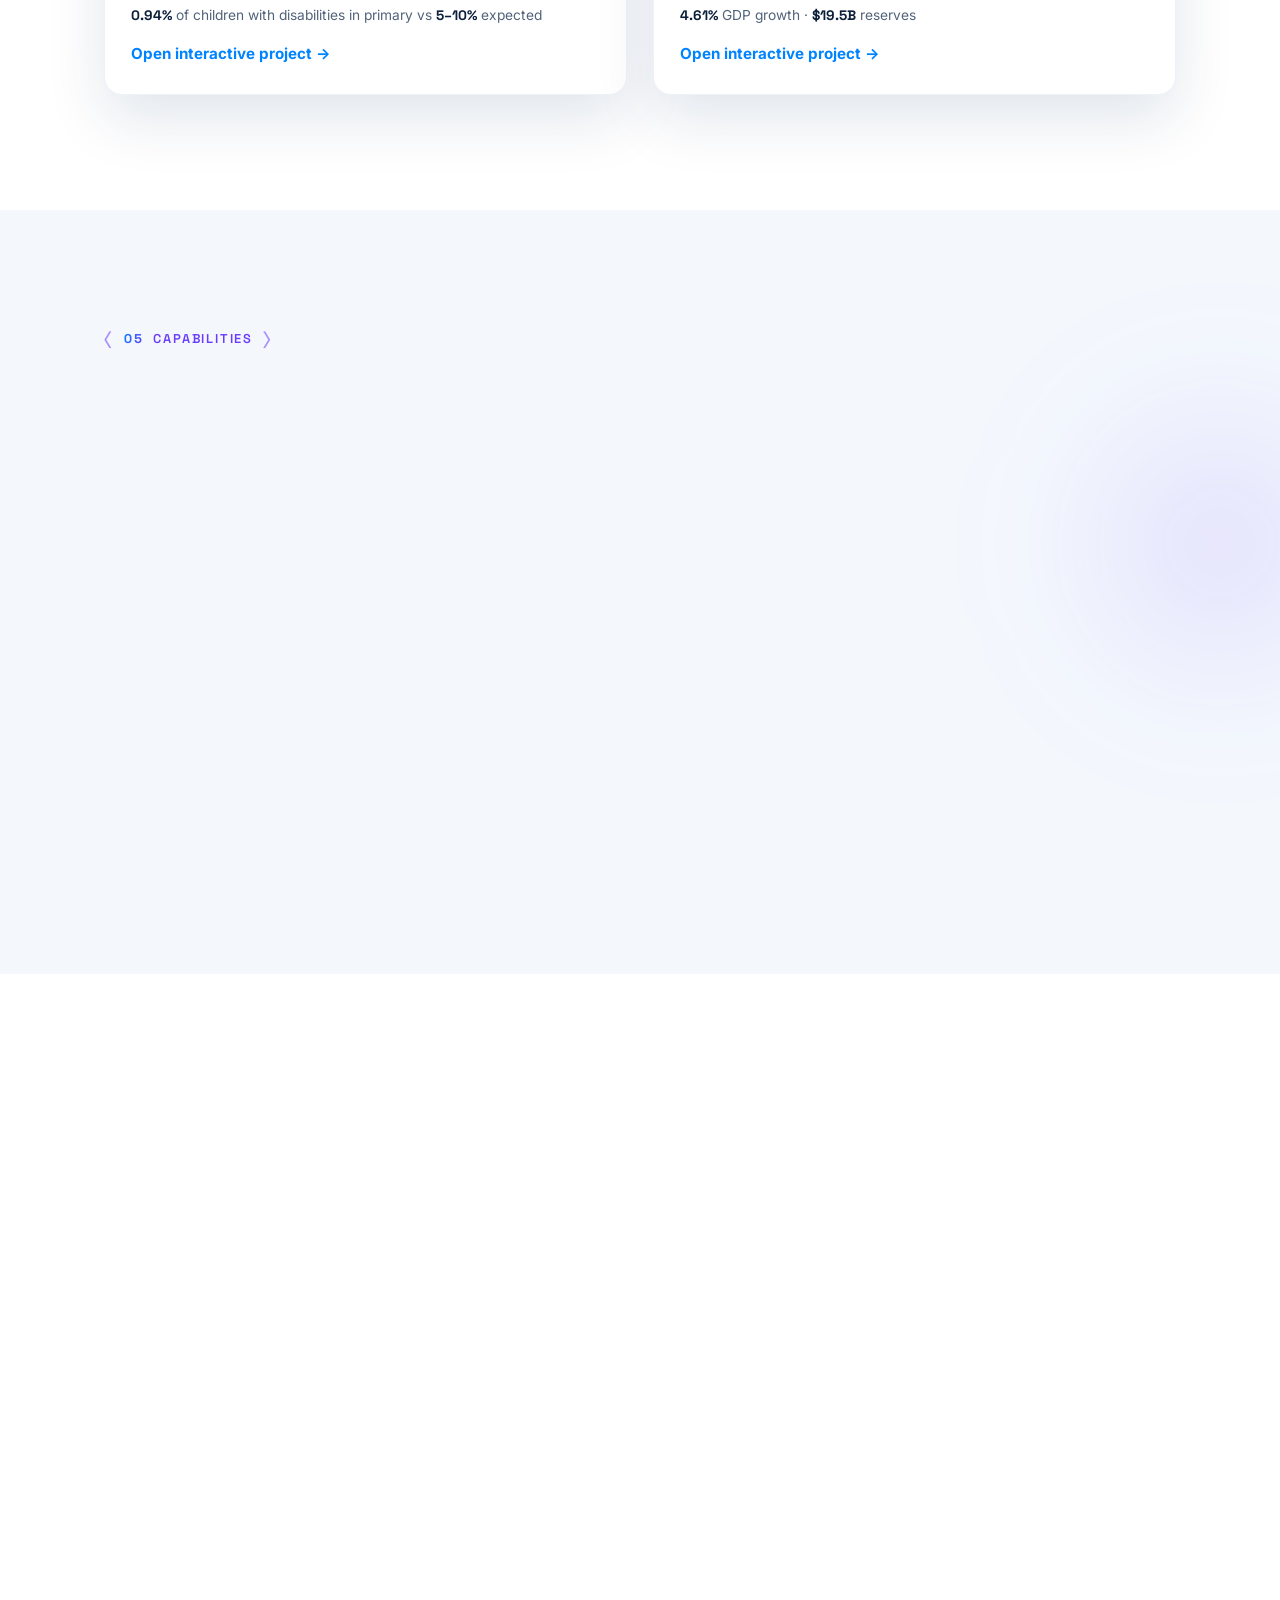
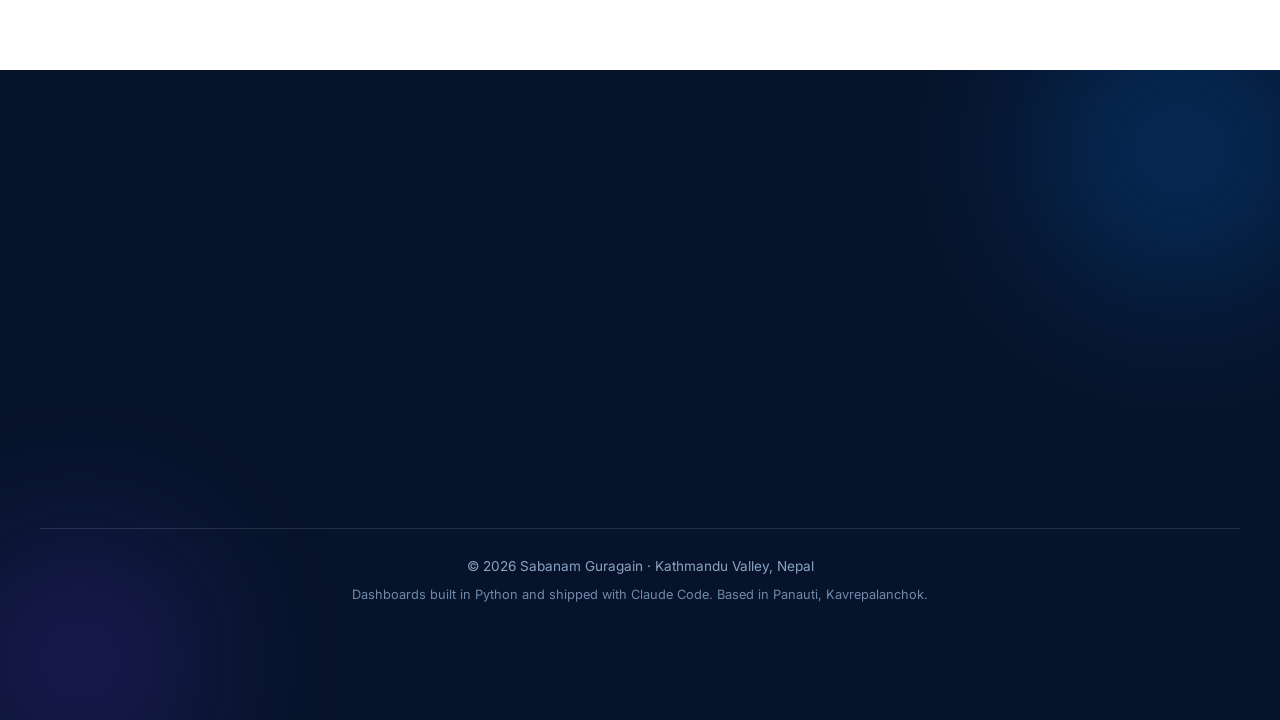
==== commit 2092ecce: "Remove phone number from public contact section Co-Authored-By: Claude Opus 4.8 <noreply@anthropic.c" ====
--- a/index.html
+++ b/index.html
@@ -214,7 +214,6 @@
     <p class="contact__lead">Open to MEAL, M&amp;E and data roles in Nepal, or remote work from Nepal.</p>
     <div class="contact__links">
       <a href="mailto:sabnamguragain@gmail.com" class="btn btn--primary">sabnamguragain@gmail.com</a>
-      <a href="tel:+9779869113935" class="btn btn--ghost">+977 9869113935</a>
       <a href="https://www.linkedin.com/in/sabnam-guragain-029a713a4" target="_blank" rel="noopener" class="btn btn--ghost">LinkedIn &nearr;</a>
     </div>
   </div>
